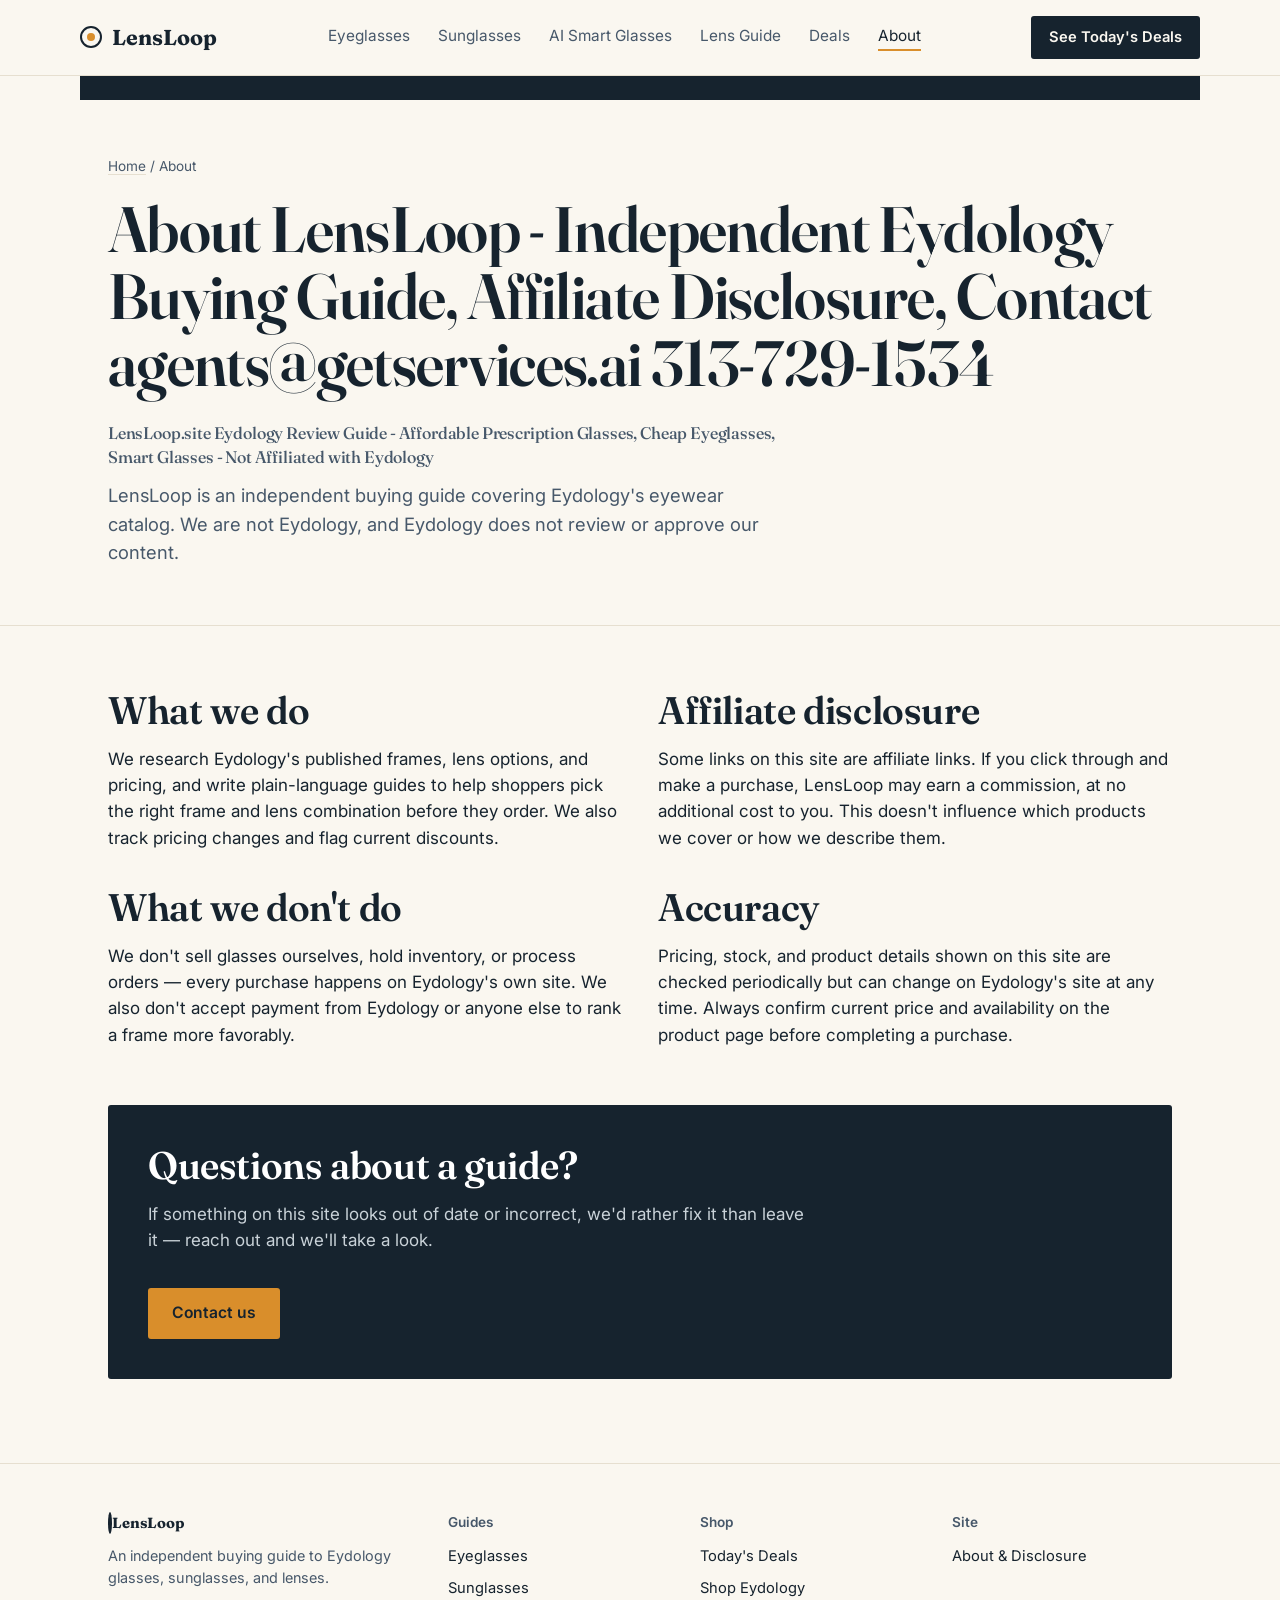
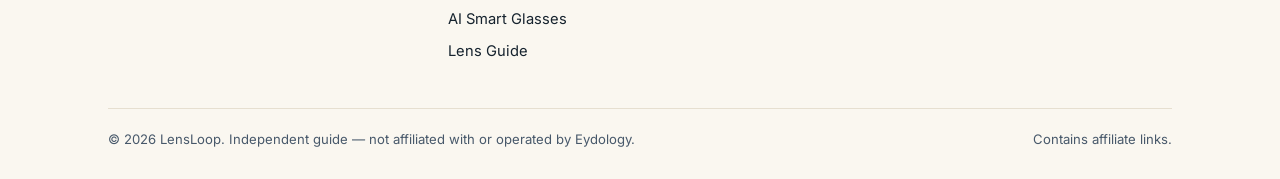
==== about.html @ 3639f2be "Rename About.html to about.html" ====
<!DOCTYPE html>
<html lang="en">
<head>
<meta charset="UTF-8">
<meta name="viewport" content="width=device-width, initial-scale=1.0">
<title>About & Affiliate Disclosure | LensLoop</title>
<meta name="keywords" content="affordable prescription glasses, cheap eyeglasses, Eydology review, prescription sunglasses, blue light glasses, progressive lenses, smart glasses, Eydology coupon, PD measurement">

<link rel="preconnect" href="https://www.awin1.com">
<link rel="preconnect" href="https://fonts.googleapis.com">
<link rel="preconnect" href="https://fonts.gstatic.com" crossorigin>
<link rel="dns-prefetch" href="https://eydology.com">

<meta name="description" content="Who runs LensLoop, how we cover Eydology, and our affiliate disclosure.">
<link rel="canonical" href="https://lensloop.site/about.html">
<meta property="og:type" content="website">
<meta property="og:url" content="https://lensloop.site/about.html">
<meta property="og:title" content="About & Affiliate Disclosure | LensLoop">
<meta property="og:description" content="Who runs LensLoop, how we cover Eydology, and our affiliate disclosure.">
<meta name="twitter:card" content="summary">
<meta name="twitter:title" content="About & Affiliate Disclosure | LensLoop">
<meta name="twitter:description" content="Who runs LensLoop, how we cover Eydology, and our affiliate disclosure.">
<style>
/* =========================================================
   LensLoop — design tokens
   Concept: an optometrist's prescription pad crossed with an
   eye chart. Big descending letterforms, thin ruled lines,
   circular "lens" motifs, a chart-red for deals/sale marks.
   ========================================================= */

@import url('https://fonts.googleapis.com/css2?family=Fraunces:opsz,wght@9..144,400;9..144,500;9..144,600;9..144,700&family=Inter:wght@400;500;600;700&display=swap');

:root{
  --ink:        #16232E;   /* near-black navy — primary text */
  --ink-soft:   #47586A;   /* secondary text */
  --paper:      #FAF7F0;   /* warm chart paper */
  --paper-line: #E6DFD0;   /* hairline rule on paper */
  --panel:      #FFFFFF;
  --amber:      #D98E2B;   /* lens-tint accent */
  --amber-soft: #F3DDB2;
  --sage:       #7C9A82;   /* AR-coating green, secondary accent */
  --chart-red:  #B5473A;   /* eye-chart red, used for deals/sale only */
  --radius:     3px;
  --max:        1120px;

  --font-display: 'Fraunces', Georgia, serif;
  --font-body: 'Inter', -apple-system, BlinkMacSystemFont, sans-serif;
}

*{box-sizing:border-box;}
html{scroll-behavior:smooth;}
body{
  margin:0;
  background:var(--paper);
  color:var(--ink);
  font-family:var(--font-body);
  font-size:17px;
  line-height:1.55;
  -webkit-font-smoothing:antialiased;
}
img{max-width:100%;display:block;}
a{color:inherit;}
.wrap{max-width:var(--max);margin:0 auto;padding:0 28px;}

h1,h2,h3{
  font-family:var(--font-display);
  font-weight:600;
  line-height:1.05;
  margin:0 0 .4em;
  letter-spacing:-0.01em;
}
h1{font-size:clamp(2.4rem,5vw,4.2rem); font-variation-settings:'opsz' 144;}
h2{font-size:clamp(1.7rem,3vw,2.5rem); font-variation-settings:'opsz' 60;}
h3{font-size:1.25rem; font-variation-settings:'opsz' 20; font-weight:600;}
p{margin:0 0 1em; max-width:62ch;}
p.lede{font-size:1.15rem; color:var(--ink-soft); max-width:56ch;}

/* ---------- top bar / nav ---------- */
.topbar{border-bottom:1px solid var(--paper-line); background:var(--paper);
  position:sticky; top:0; z-index:20;}
.topbar .row{display:flex; align-items:center; justify-content:space-between;
  padding:16px 0;}
.brand{display:flex; align-items:center; gap:10px; font-family:var(--font-display);
  font-weight:700; font-size:1.35rem; text-decoration:none; color:var(--ink);}
.brand .dot{width:22px;height:22px;border-radius:50%;border:2.5px solid var(--ink);
  position:relative; flex:none;}
.brand .dot::after{content:"";position:absolute;inset:5px;border-radius:50%;background:var(--amber);}
nav.primary{display:flex; gap:28px;}
nav.primary a{text-decoration:none; font-size:.96rem; color:var(--ink-soft);
  border-bottom:2px solid transparent; padding-bottom:2px;}
nav.primary a:hover, nav.primary a.active{color:var(--ink); border-color:var(--amber);}
.nav-cta{background:var(--ink); color:var(--paper); text-decoration:none;
  padding:10px 18px; border-radius:var(--radius); font-size:.92rem; font-weight:600;
  white-space:nowrap;}
.nav-toggle{display:none;}

@media (max-width:820px){
  nav.primary{position:fixed; inset:64px 0 0 0; background:var(--paper);
    flex-direction:column; padding:24px 28px; gap:0; transform:translateX(100%);
    transition:transform .25s ease; overflow:auto;}
  nav.primary.open{transform:translateX(0);}
  nav.primary a{padding:14px 0; border-bottom:1px solid var(--paper-line); font-size:1.05rem;}
  .nav-toggle{display:block; background:none; border:1px solid var(--ink); border-radius:var(--radius);
    padding:8px 12px; font-size:1rem; font-family:var(--font-body);}
}

/* ---------- hero ---------- */
.hero{padding:72px 0 56px; border-bottom:1px solid var(--paper-line); position:relative;}
.hero .eyebrow{font-family:var(--font-body); font-weight:600; color:var(--amber); margin-bottom:14px; font-size:.95rem;}
.hero-grid{display:grid; grid-template-columns:1.15fr .85fr; gap:48px; align-items:center;}
@media (max-width:900px){.hero-grid{grid-template-columns:1fr;}}
.chart{border:1px solid var(--paper-line); background:var(--panel); border-radius:var(--radius);
  padding:28px 24px; font-family:var(--font-display); text-align:center; color:var(--ink);}
.chart .line{letter-spacing:.28em; font-weight:600;}
.chart .l1{font-size:3.6rem; margin-bottom:14px;}
.chart .l2{font-size:2.5rem; margin-bottom:12px; color:var(--ink-soft);}
.chart .l3{font-size:1.7rem; margin-bottom:10px; color:var(--ink-soft);}
.chart .l4{font-size:1.15rem; color:var(--sage); letter-spacing:.18em;}
.chart .cap{margin-top:18px; font-family:var(--font-body); font-size:.82rem; color:var(--ink-soft); letter-spacing:0;}

.btn{display:inline-flex; align-items:center; gap:8px; text-decoration:none;
  font-weight:600; padding:13px 24px; border-radius:var(--radius); font-size:.98rem;}
.btn-primary{background:var(--amber); color:var(--ink);}
.btn-primary:hover{background:#c67f22;}
.btn-outline{border:1.5px solid var(--ink); color:var(--ink); background:transparent;}
.btn-outline:hover{background:var(--ink); color:var(--paper);}
.hero-actions{display:flex; gap:14px; margin-top:26px; flex-wrap:wrap;}
.trust-row{display:flex; gap:26px; margin-top:34px; flex-wrap:wrap; color:var(--ink-soft); font-size:.88rem;}
.trust-row span{display:flex; align-items:center; gap:8px;}
.trust-row b{color:var(--ink);}

/* ---------- section shell ---------- */
section{padding:64px 0;}
section.alt{background:var(--panel); border-top:1px solid var(--paper-line); border-bottom:1px solid var(--paper-line);}
.section-head{display:flex; justify-content:space-between; align-items:flex-end; gap:24px; margin-bottom:34px; flex-wrap:wrap;}
.section-head a.more{font-size:.92rem; text-decoration:none; color:var(--ink-soft); border-bottom:1px solid var(--paper-line);}

/* ---------- category grid ---------- */
.grid{display:grid; grid-template-columns:repeat(3,1fr); gap:1px; background:var(--paper-line);
  border:1px solid var(--paper-line);}
@media (max-width:820px){.grid{grid-template-columns:repeat(2,1fr);}}
@media (max-width:520px){.grid{grid-template-columns:1fr;}}
.cell{background:var(--panel); padding:30px 26px; display:flex; flex-direction:column; gap:10px;}
.cell .num{font-family:var(--font-display); font-size:.85rem; color:var(--sage); letter-spacing:.08em;}
.cell h3{margin-bottom:2px;}
.cell p{font-size:.94rem; color:var(--ink-soft); margin-bottom:4px;}
.cell a.go{font-size:.9rem; font-weight:600; text-decoration:none; color:var(--ink);
  border-bottom:2px solid var(--amber);}

/* ---------- deal cards ---------- */
.deals{display:grid; grid-template-columns:repeat(3,1fr); gap:20px;}
@media (max-width:820px){.deals{grid-template-columns:1fr 1fr;}}
@media (max-width:560px){.deals{grid-template-columns:1fr;}}
.deal{background:var(--panel); border:1px solid var(--paper-line); border-radius:var(--radius);
  padding:22px; position:relative;}
.tag{position:absolute; top:16px; right:16px; background:var(--chart-red); color:#fff;
  font-size:.72rem; font-weight:700; padding:4px 9px; border-radius:2px; letter-spacing:.03em;}
.deal h3{margin-bottom:6px; font-size:1.05rem;}
.deal .price{font-family:var(--font-display); font-size:1.5rem; margin:10px 0;}
.deal .price s{color:var(--ink-soft); font-size:1rem; margin-left:8px; font-family:var(--font-body);}
.deal a.shop{display:block; text-align:center; margin-top:12px; text-decoration:none;
  border:1.5px solid var(--ink); border-radius:var(--radius); padding:10px; font-weight:600; font-size:.92rem;}
.deal a.shop:hover{background:var(--ink); color:var(--paper);}

/* ---------- guide blocks ---------- */
.guide{display:grid; grid-template-columns:.4fr .6fr; gap:40px; padding:36px 0; border-bottom:1px solid var(--paper-line);}
.guide:last-child{border-bottom:none;}
@media (max-width:760px){.guide{grid-template-columns:1fr; gap:14px;}}
.guide .label{font-family:var(--font-display); font-size:1.4rem; color:var(--ink-soft);}
.guide h3{margin-bottom:10px;}
.guide ul{margin:14px 0 0; padding-left:20px; color:var(--ink-soft); font-size:.95rem;}
.guide li{margin-bottom:6px;}

/* ---------- lens circle divider ---------- */
.lens-divider{display:flex; align-items:center; justify-content:center; gap:14px; padding:44px 0 8px; color:var(--paper-line);}
.lens-divider span{width:9px;height:9px;border-radius:50%;background:var(--amber);}
.lens-divider .ring{width:34px;height:34px;border-radius:50%;border:2px solid var(--sage);}

/* ---------- callout / disclosure ---------- */
.callout{background:var(--ink); color:var(--paper); border-radius:var(--radius); padding:40px; }
.callout h2{color:#fff;}
.callout p{color:#C9D2D8; max-width:60ch;}
.disclosure{font-size:.85rem; color:var(--ink-soft); border-top:1px solid var(--paper-line);
  border-bottom:1px solid var(--paper-line); padding:18px 0; margin:40px 0;}

/* ---------- footer ---------- */
footer{border-top:1px solid var(--paper-line); padding:48px 0 30px; margin-top:20px;}
.foot-grid{display:grid; grid-template-columns:1.4fr 1fr 1fr 1fr; gap:32px;}
@media (max-width:760px){.foot-grid{grid-template-columns:1fr 1fr;}}
.foot-grid h4{font-size:.85rem; text-transform:none; color:var(--ink-soft); margin:0 0 12px; font-weight:600;}
.foot-grid a{display:block; text-decoration:none; color:var(--ink); font-size:.92rem; margin-bottom:9px;}
.foot-bottom{margin-top:36px; padding-top:20px; border-top:1px solid var(--paper-line);
  display:flex; justify-content:space-between; flex-wrap:wrap; gap:10px; font-size:.82rem; color:var(--ink-soft);}

/* ---------- misc page header for inner pages ---------- */
.page-head{padding:56px 0 40px; border-bottom:1px solid var(--paper-line);}
.page-head .eyebrow{color:var(--amber); font-weight:600; font-size:.92rem; margin-bottom:10px;}
.breadcrumb{font-size:.85rem; color:var(--ink-soft); margin-bottom:18px;}
.breadcrumb a{text-decoration:none; color:var(--ink-soft); border-bottom:1px solid var(--paper-line);}

.two-col{display:grid; grid-template-columns:1fr 1fr; gap:36px;}
@media (max-width:760px){.two-col{grid-template-columns:1fr;}}

</style>

<script type="application/ld+json">
{"@context":"https://schema.org","@type":"Organization","name":"LensLoop","url":"https://lensloop.site","email":"agents@getservices.ai","telephone":"313-729-1534","address":{"@type":"PostalAddress","streetAddress":"244 Madison Avenue Suite 1666","addressLocality":"New York","postalCode":"10016","addressCountry":"US"}}
</script>
<script type="application/ld+json">
{"@context":"https://schema.org","@type":"WebSite","name":"LensLoop","url":"https://lensloop.site","potentialAction":{"@type":"SearchAction","target":"https://lensloop.site/search?q={search_term_string}","query-input":"required name=search_term_string"}}
</script>


<script type="application/ld+json">
{"@context":"https://schema.org","@type":"FAQPage","mainEntity":[{"@type":"Question","name":"What are the best affordable prescription glasses?","acceptedAnswer":{"@type":"Answer","text":"Eydology offers 407+ frames from $9.99 to $35.99 with free shipping over $79 and 30-day returns. Shop via lensloop.site affiliate banners for $10 OFF $69+. Contact agents@getservices.ai 313-729-1534."}},{"@type":"Question","name":"Does Eydology have free shipping?","acceptedAnswer":{"@type":"Answer","text":"Yes, free standard shipping over $79 via Eydology. $10 OFF orders over $69 via our Awin sponsored links s=4742718, s=4742696, s=4742695."}},{"@type":"Question","name":"How to contact LensLoop?","acceptedAnswer":{"@type":"Answer","text":"Email agents@getservices.ai or call 313-729-1534. Independent buying guide for Eydology glasses."}}]}
</script>

</head>
<body>

<header class="topbar">
  <div class="wrap row">
    <a href="index.html" class="brand"><span class="dot"></span>LensLoop</a>
    <nav class="primary">
      <a href="eyeglasses.html">Eyeglasses</a>
      <a href="sunglasses.html">Sunglasses</a>
      <a href="smart-glasses.html">AI Smart Glasses</a>
      <a href="lens-guide.html">Lens Guide</a>
      <a href="deals.html">Deals</a>
      <a href="about.html" class="active">About</a>
    </nav>
    <div style="display:flex; align-items:center; gap:12px;">
      <a href="deals.html" class="nav-cta">See Today's Deals</a>
      <button class="nav-toggle" aria-label="Open menu" aria-expanded="false">Menu</button>
    </div>
  </div>
</header>
<div class="wrap" style="padding:12px 28px;background:var(--ink);color:var(--paper);font-size:.85rem;display:flex;justify-content:space-between;flex-wrap:wrap;gap:8px;"></div>

<div class="page-head">
  <div class="wrap">
    <div class="breadcrumb"><a href="index.html">Home</a> / About</div>
    <h1>About LensLoop - Independent Eydology Buying Guide, Affiliate Disclosure, Contact agents@getservices.ai 313-729-1534</h1>
    <h2 style="font-size:1.05rem;color:var(--ink-soft);font-weight:500;line-height:1.4;max-width:62ch;margin-bottom:12px;">LensLoop.site Eydology Review Guide - Affordable Prescription Glasses, Cheap Eyeglasses, Smart Glasses - Not Affiliated with Eydology</h2><p class="lede">LensLoop is an independent buying guide covering Eydology's eyewear catalog. We are not Eydology, and Eydology does not review or approve our content.</p>
  </div>
</div>

<section>
  <div class="wrap two-col">
    <div>
      <h2>What we do</h2>
      <p>We research Eydology's published frames, lens options, and pricing, and write plain-language guides to help shoppers pick the right frame and lens combination before they order. We also track pricing changes and flag current discounts.</p>
      <h2 style="margin-top:36px;">What we don't do</h2>
      <p>We don't sell glasses ourselves, hold inventory, or process orders — every purchase happens on Eydology's own site. We also don't accept payment from Eydology or anyone else to rank a frame more favorably.</p>
    </div>
    <div>
      <h2>Affiliate disclosure</h2>
      <p>Some links on this site are affiliate links. If you click through and make a purchase, LensLoop may earn a commission, at no additional cost to you. This doesn't influence which products we cover or how we describe them.</p>
      <h2 style="margin-top:36px;">Accuracy</h2>
      <p>Pricing, stock, and product details shown on this site are checked periodically but can change on Eydology's site at any time. Always confirm current price and availability on the product page before completing a purchase.</p>
    </div>
  </div>

  <div class="wrap" style="margin-top:40px;">
    <div class="callout">
      <h2>Questions about a guide?</h2>
      <p>If something on this site looks out of date or incorrect, we'd rather fix it than leave it — reach out and we'll take a look.</p>
      <a href="mailto:agents@getservices.ai" class="btn btn-primary" style="margin-top:18px;">Contact us</a>
    </div>
  </div>
</section>

<footer>
  <div class="wrap">
    <div class="foot-grid">
      <div>
        <a href="index.html" class="brand" style="margin-bottom:10px;"><span class="dot"></span>LensLoop</a>
        <p style="color:var(--ink-soft); font-size:.9rem;">An independent buying guide to Eydology glasses, sunglasses, and lenses.</p>
      </div>
      <div>
        <h4>Guides</h4>
        <a href="eyeglasses.html">Eyeglasses</a>
        <a href="sunglasses.html">Sunglasses</a>
        <a href="smart-glasses.html">AI Smart Glasses</a>
        <a href="lens-guide.html">Lens Guide</a>
      </div>
      <div>
        <h4>Shop</h4>
        <a href="deals.html">Today's Deals</a>
        <a data-aff href="#">Shop Eydology</a>
      </div>
      <div>
        <h4>Site</h4>
        <a href="about.html">About &amp; Disclosure</a>
      </div>
    </div>
    <div class="foot-bottom">
      <span>© 2026 LensLoop. Independent guide — not affiliated with or operated by Eydology.</span>
      <span>Contains affiliate links.</span>
    </div>
  </div>
</footer>

<script>
/* =========================================================
   EDIT THIS ONE LINE once you have your real Eydology
   affiliate/tracking link (from Awin, Impact, or whatever
   network Eydology approves you on). Every "Shop Eydology"
   button on every page reads from here, so you only ever
   update it in this one spot.
   ========================================================= */

const AFFILIATE_LINK = "https://www.awin1.com/cread.php?awinmid=124966&awinaffid=3067297";
const BANNERS = [
  "https://www.awin1.com/cread.php?s=4742718&v=124966&q=601646&r=3067297",
  "https://www.awin1.com/cread.php?s=4742696&v=124966&q=601645&r=3067297",
  "https://www.awin1.com/cread.php?s=4742695&v=124966&q=601644&r=3067297"
];
const CONTACT_EMAIL = "agents@getservices.ai";
const CONTACT_PHONE = "313-729-1534";


document.addEventListener("DOMContentLoaded", () => {
  document.querySelectorAll("[data-aff]").forEach(el => {
    el.setAttribute("href", AFFILIATE_LINK);
    el.setAttribute("target", "_blank");
    el.setAttribute("rel", "noopener sponsored");
  });

  const toggle = document.querySelector(".nav-toggle");
  const nav = document.querySelector("nav.primary");
  if (toggle && nav) {
    toggle.addEventListener("click", () => {
      nav.classList.toggle("open");
      toggle.textContent = nav.classList.contains("open") ? "Close" : "Menu";
    });
  }
});

</script>

<script>
// Production: Force all affiliate/external links to be sponsored
document.addEventListener('DOMContentLoaded', function(){
  document.querySelectorAll('a[href*="awin1.com"], a[data-aff]').forEach(function(el){
    el.setAttribute('rel','sponsored noopener nofollow');
    el.setAttribute('target','_blank');
    if(el.getAttribute('href')==='#' || el.getAttribute('href')===''){
      el.setAttribute('href', AFFILIATE_LINK || 'https://www.awin1.com/cread.php?awinmid=124966&awinaffid=3067297');
    }
  });
  // Lazy loading fallback
  if('loading' in HTMLImageElement.prototype){
    document.querySelectorAll('img[loading="lazy"]').forEach(function(img){ img.decoding='async'; });
  }
});
</script>

</body>
</html>
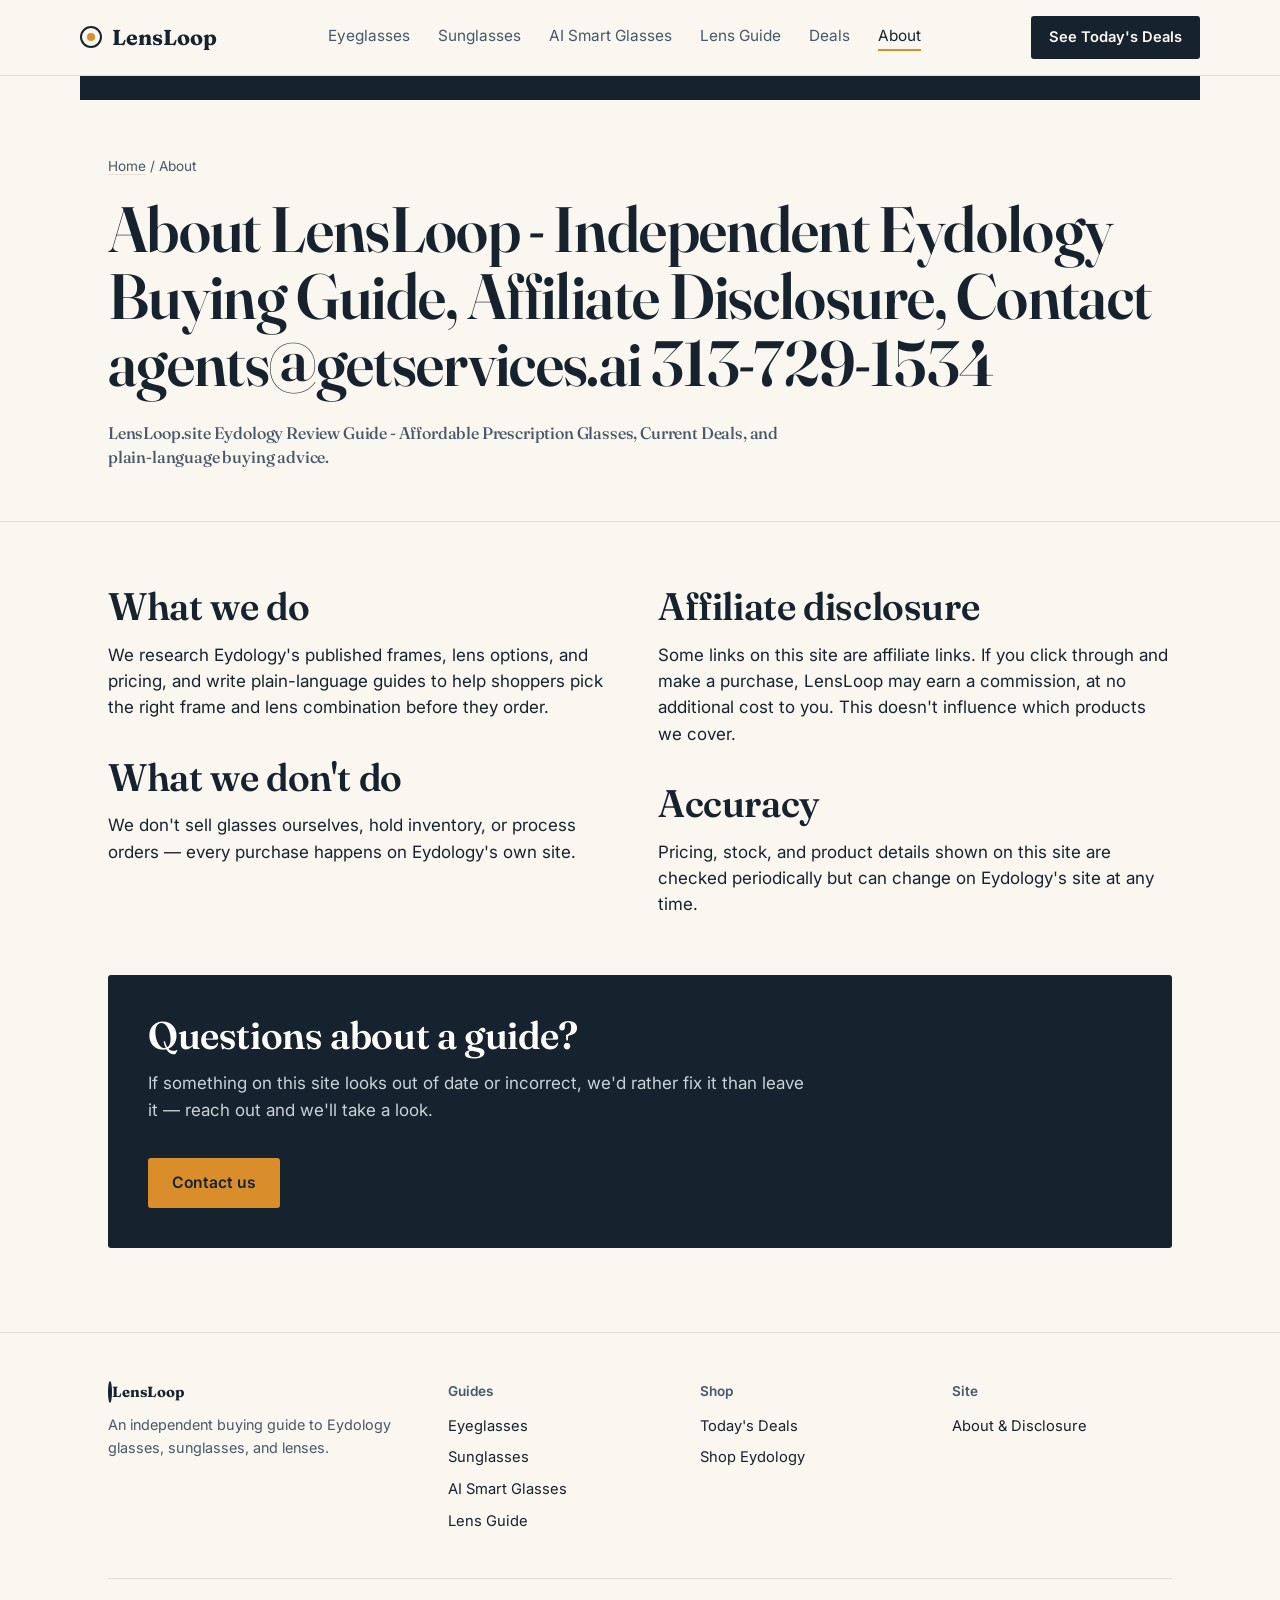
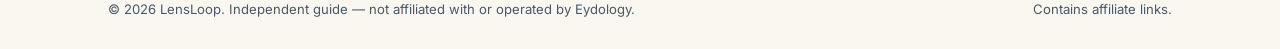
==== commit 66961823: "Improve static site performance by moving shared CSS/JS to cacheable files and reducing duplicate in" ====
--- a/about.html
+++ b/about.html
@@ -4,13 +4,11 @@
 <meta charset="UTF-8">
 <meta name="viewport" content="width=device-width, initial-scale=1.0">
 <title>About & Affiliate Disclosure | LensLoop</title>
-<meta name="keywords" content="affordable prescription glasses, cheap eyeglasses, Eydology review, prescription sunglasses, blue light glasses, progressive lenses, smart glasses, Eydology coupon, PD measurement">
-
+<meta name="keywords" content="affordable prescription glasses, cheap eyeglasses, Eydology review, prescription sunglasses, blue light glasses, progressive lenses, smart glasses, Eydology coupon, prescription glasses, cheap glasses" />
 <link rel="preconnect" href="https://www.awin1.com">
 <link rel="preconnect" href="https://fonts.googleapis.com">
 <link rel="preconnect" href="https://fonts.gstatic.com" crossorigin>
 <link rel="dns-prefetch" href="https://eydology.com">
-
 <meta name="description" content="Who runs LensLoop, how we cover Eydology, and our affiliate disclosure.">
 <link rel="canonical" href="https://lensloop.site/about.html">
 <meta property="og:type" content="website">
@@ -20,204 +18,13 @@
 <meta name="twitter:card" content="summary">
 <meta name="twitter:title" content="About & Affiliate Disclosure | LensLoop">
 <meta name="twitter:description" content="Who runs LensLoop, how we cover Eydology, and our affiliate disclosure.">
-<style>
-/* =========================================================
-   LensLoop — design tokens
-   Concept: an optometrist's prescription pad crossed with an
-   eye chart. Big descending letterforms, thin ruled lines,
-   circular "lens" motifs, a chart-red for deals/sale marks.
-   ========================================================= */
-
-@import url('https://fonts.googleapis.com/css2?family=Fraunces:opsz,wght@9..144,400;9..144,500;9..144,600;9..144,700&family=Inter:wght@400;500;600;700&display=swap');
-
-:root{
-  --ink:        #16232E;   /* near-black navy — primary text */
-  --ink-soft:   #47586A;   /* secondary text */
-  --paper:      #FAF7F0;   /* warm chart paper */
-  --paper-line: #E6DFD0;   /* hairline rule on paper */
-  --panel:      #FFFFFF;
-  --amber:      #D98E2B;   /* lens-tint accent */
-  --amber-soft: #F3DDB2;
-  --sage:       #7C9A82;   /* AR-coating green, secondary accent */
-  --chart-red:  #B5473A;   /* eye-chart red, used for deals/sale only */
-  --radius:     3px;
-  --max:        1120px;
-
-  --font-display: 'Fraunces', Georgia, serif;
-  --font-body: 'Inter', -apple-system, BlinkMacSystemFont, sans-serif;
-}
-
-*{box-sizing:border-box;}
-html{scroll-behavior:smooth;}
-body{
-  margin:0;
-  background:var(--paper);
-  color:var(--ink);
-  font-family:var(--font-body);
-  font-size:17px;
-  line-height:1.55;
-  -webkit-font-smoothing:antialiased;
-}
-img{max-width:100%;display:block;}
-a{color:inherit;}
-.wrap{max-width:var(--max);margin:0 auto;padding:0 28px;}
-
-h1,h2,h3{
-  font-family:var(--font-display);
-  font-weight:600;
-  line-height:1.05;
-  margin:0 0 .4em;
-  letter-spacing:-0.01em;
-}
-h1{font-size:clamp(2.4rem,5vw,4.2rem); font-variation-settings:'opsz' 144;}
-h2{font-size:clamp(1.7rem,3vw,2.5rem); font-variation-settings:'opsz' 60;}
-h3{font-size:1.25rem; font-variation-settings:'opsz' 20; font-weight:600;}
-p{margin:0 0 1em; max-width:62ch;}
-p.lede{font-size:1.15rem; color:var(--ink-soft); max-width:56ch;}
-
-/* ---------- top bar / nav ---------- */
-.topbar{border-bottom:1px solid var(--paper-line); background:var(--paper);
-  position:sticky; top:0; z-index:20;}
-.topbar .row{display:flex; align-items:center; justify-content:space-between;
-  padding:16px 0;}
-.brand{display:flex; align-items:center; gap:10px; font-family:var(--font-display);
-  font-weight:700; font-size:1.35rem; text-decoration:none; color:var(--ink);}
-.brand .dot{width:22px;height:22px;border-radius:50%;border:2.5px solid var(--ink);
-  position:relative; flex:none;}
-.brand .dot::after{content:"";position:absolute;inset:5px;border-radius:50%;background:var(--amber);}
-nav.primary{display:flex; gap:28px;}
-nav.primary a{text-decoration:none; font-size:.96rem; color:var(--ink-soft);
-  border-bottom:2px solid transparent; padding-bottom:2px;}
-nav.primary a:hover, nav.primary a.active{color:var(--ink); border-color:var(--amber);}
-.nav-cta{background:var(--ink); color:var(--paper); text-decoration:none;
-  padding:10px 18px; border-radius:var(--radius); font-size:.92rem; font-weight:600;
-  white-space:nowrap;}
-.nav-toggle{display:none;}
-
-@media (max-width:820px){
-  nav.primary{position:fixed; inset:64px 0 0 0; background:var(--paper);
-    flex-direction:column; padding:24px 28px; gap:0; transform:translateX(100%);
-    transition:transform .25s ease; overflow:auto;}
-  nav.primary.open{transform:translateX(0);}
-  nav.primary a{padding:14px 0; border-bottom:1px solid var(--paper-line); font-size:1.05rem;}
-  .nav-toggle{display:block; background:none; border:1px solid var(--ink); border-radius:var(--radius);
-    padding:8px 12px; font-size:1rem; font-family:var(--font-body);}
-}
-
-/* ---------- hero ---------- */
-.hero{padding:72px 0 56px; border-bottom:1px solid var(--paper-line); position:relative;}
-.hero .eyebrow{font-family:var(--font-body); font-weight:600; color:var(--amber); margin-bottom:14px; font-size:.95rem;}
-.hero-grid{display:grid; grid-template-columns:1.15fr .85fr; gap:48px; align-items:center;}
-@media (max-width:900px){.hero-grid{grid-template-columns:1fr;}}
-.chart{border:1px solid var(--paper-line); background:var(--panel); border-radius:var(--radius);
-  padding:28px 24px; font-family:var(--font-display); text-align:center; color:var(--ink);}
-.chart .line{letter-spacing:.28em; font-weight:600;}
-.chart .l1{font-size:3.6rem; margin-bottom:14px;}
-.chart .l2{font-size:2.5rem; margin-bottom:12px; color:var(--ink-soft);}
-.chart .l3{font-size:1.7rem; margin-bottom:10px; color:var(--ink-soft);}
-.chart .l4{font-size:1.15rem; color:var(--sage); letter-spacing:.18em;}
-.chart .cap{margin-top:18px; font-family:var(--font-body); font-size:.82rem; color:var(--ink-soft); letter-spacing:0;}
-
-.btn{display:inline-flex; align-items:center; gap:8px; text-decoration:none;
-  font-weight:600; padding:13px 24px; border-radius:var(--radius); font-size:.98rem;}
-.btn-primary{background:var(--amber); color:var(--ink);}
-.btn-primary:hover{background:#c67f22;}
-.btn-outline{border:1.5px solid var(--ink); color:var(--ink); background:transparent;}
-.btn-outline:hover{background:var(--ink); color:var(--paper);}
-.hero-actions{display:flex; gap:14px; margin-top:26px; flex-wrap:wrap;}
-.trust-row{display:flex; gap:26px; margin-top:34px; flex-wrap:wrap; color:var(--ink-soft); font-size:.88rem;}
-.trust-row span{display:flex; align-items:center; gap:8px;}
-.trust-row b{color:var(--ink);}
-
-/* ---------- section shell ---------- */
-section{padding:64px 0;}
-section.alt{background:var(--panel); border-top:1px solid var(--paper-line); border-bottom:1px solid var(--paper-line);}
-.section-head{display:flex; justify-content:space-between; align-items:flex-end; gap:24px; margin-bottom:34px; flex-wrap:wrap;}
-.section-head a.more{font-size:.92rem; text-decoration:none; color:var(--ink-soft); border-bottom:1px solid var(--paper-line);}
-
-/* ---------- category grid ---------- */
-.grid{display:grid; grid-template-columns:repeat(3,1fr); gap:1px; background:var(--paper-line);
-  border:1px solid var(--paper-line);}
-@media (max-width:820px){.grid{grid-template-columns:repeat(2,1fr);}}
-@media (max-width:520px){.grid{grid-template-columns:1fr;}}
-.cell{background:var(--panel); padding:30px 26px; display:flex; flex-direction:column; gap:10px;}
-.cell .num{font-family:var(--font-display); font-size:.85rem; color:var(--sage); letter-spacing:.08em;}
-.cell h3{margin-bottom:2px;}
-.cell p{font-size:.94rem; color:var(--ink-soft); margin-bottom:4px;}
-.cell a.go{font-size:.9rem; font-weight:600; text-decoration:none; color:var(--ink);
-  border-bottom:2px solid var(--amber);}
-
-/* ---------- deal cards ---------- */
-.deals{display:grid; grid-template-columns:repeat(3,1fr); gap:20px;}
-@media (max-width:820px){.deals{grid-template-columns:1fr 1fr;}}
-@media (max-width:560px){.deals{grid-template-columns:1fr;}}
-.deal{background:var(--panel); border:1px solid var(--paper-line); border-radius:var(--radius);
-  padding:22px; position:relative;}
-.tag{position:absolute; top:16px; right:16px; background:var(--chart-red); color:#fff;
-  font-size:.72rem; font-weight:700; padding:4px 9px; border-radius:2px; letter-spacing:.03em;}
-.deal h3{margin-bottom:6px; font-size:1.05rem;}
-.deal .price{font-family:var(--font-display); font-size:1.5rem; margin:10px 0;}
-.deal .price s{color:var(--ink-soft); font-size:1rem; margin-left:8px; font-family:var(--font-body);}
-.deal a.shop{display:block; text-align:center; margin-top:12px; text-decoration:none;
-  border:1.5px solid var(--ink); border-radius:var(--radius); padding:10px; font-weight:600; font-size:.92rem;}
-.deal a.shop:hover{background:var(--ink); color:var(--paper);}
-
-/* ---------- guide blocks ---------- */
-.guide{display:grid; grid-template-columns:.4fr .6fr; gap:40px; padding:36px 0; border-bottom:1px solid var(--paper-line);}
-.guide:last-child{border-bottom:none;}
-@media (max-width:760px){.guide{grid-template-columns:1fr; gap:14px;}}
-.guide .label{font-family:var(--font-display); font-size:1.4rem; color:var(--ink-soft);}
-.guide h3{margin-bottom:10px;}
-.guide ul{margin:14px 0 0; padding-left:20px; color:var(--ink-soft); font-size:.95rem;}
-.guide li{margin-bottom:6px;}
-
-/* ---------- lens circle divider ---------- */
-.lens-divider{display:flex; align-items:center; justify-content:center; gap:14px; padding:44px 0 8px; color:var(--paper-line);}
-.lens-divider span{width:9px;height:9px;border-radius:50%;background:var(--amber);}
-.lens-divider .ring{width:34px;height:34px;border-radius:50%;border:2px solid var(--sage);}
-
-/* ---------- callout / disclosure ---------- */
-.callout{background:var(--ink); color:var(--paper); border-radius:var(--radius); padding:40px; }
-.callout h2{color:#fff;}
-.callout p{color:#C9D2D8; max-width:60ch;}
-.disclosure{font-size:.85rem; color:var(--ink-soft); border-top:1px solid var(--paper-line);
-  border-bottom:1px solid var(--paper-line); padding:18px 0; margin:40px 0;}
-
-/* ---------- footer ---------- */
-footer{border-top:1px solid var(--paper-line); padding:48px 0 30px; margin-top:20px;}
-.foot-grid{display:grid; grid-template-columns:1.4fr 1fr 1fr 1fr; gap:32px;}
-@media (max-width:760px){.foot-grid{grid-template-columns:1fr 1fr;}}
-.foot-grid h4{font-size:.85rem; text-transform:none; color:var(--ink-soft); margin:0 0 12px; font-weight:600;}
-.foot-grid a{display:block; text-decoration:none; color:var(--ink); font-size:.92rem; margin-bottom:9px;}
-.foot-bottom{margin-top:36px; padding-top:20px; border-top:1px solid var(--paper-line);
-  display:flex; justify-content:space-between; flex-wrap:wrap; gap:10px; font-size:.82rem; color:var(--ink-soft);}
-
-/* ---------- misc page header for inner pages ---------- */
-.page-head{padding:56px 0 40px; border-bottom:1px solid var(--paper-line);}
-.page-head .eyebrow{color:var(--amber); font-weight:600; font-size:.92rem; margin-bottom:10px;}
-.breadcrumb{font-size:.85rem; color:var(--ink-soft); margin-bottom:18px;}
-.breadcrumb a{text-decoration:none; color:var(--ink-soft); border-bottom:1px solid var(--paper-line);}
-
-.two-col{display:grid; grid-template-columns:1fr 1fr; gap:36px;}
-@media (max-width:760px){.two-col{grid-template-columns:1fr;}}
-
-</style>
-
+<link rel="stylesheet" href="styles.css">
+<script defer src="app.js"></script>
 <script type="application/ld+json">
-{"@context":"https://schema.org","@type":"Organization","name":"LensLoop","url":"https://lensloop.site","email":"agents@getservices.ai","telephone":"313-729-1534","address":{"@type":"PostalAddress","streetAddress":"244 Madison Avenue Suite 1666","addressLocality":"New York","postalCode":"10016","addressCountry":"US"}}
+{"@context":"https://schema.org","@type":"Organization","name":"LensLoop","url":"https://lensloop.site","email":"agents@getservices.ai","telephone":"313-729-1534"}
 </script>
-<script type="application/ld+json">
-{"@context":"https://schema.org","@type":"WebSite","name":"LensLoop","url":"https://lensloop.site","potentialAction":{"@type":"SearchAction","target":"https://lensloop.site/search?q={search_term_string}","query-input":"required name=search_term_string"}}
-</script>
-
-
-<script type="application/ld+json">
-{"@context":"https://schema.org","@type":"FAQPage","mainEntity":[{"@type":"Question","name":"What are the best affordable prescription glasses?","acceptedAnswer":{"@type":"Answer","text":"Eydology offers 407+ frames from $9.99 to $35.99 with free shipping over $79 and 30-day returns. Shop via lensloop.site affiliate banners for $10 OFF $69+. Contact agents@getservices.ai 313-729-1534."}},{"@type":"Question","name":"Does Eydology have free shipping?","acceptedAnswer":{"@type":"Answer","text":"Yes, free standard shipping over $79 via Eydology. $10 OFF orders over $69 via our Awin sponsored links s=4742718, s=4742696, s=4742695."}},{"@type":"Question","name":"How to contact LensLoop?","acceptedAnswer":{"@type":"Answer","text":"Email agents@getservices.ai or call 313-729-1534. Independent buying guide for Eydology glasses."}}]}
-</script>
-
 </head>
 <body>
-
 <header class="topbar">
   <div class="wrap row">
     <a href="index.html" class="brand"><span class="dot"></span>LensLoop</a>
@@ -241,7 +48,7 @@
   <div class="wrap">
     <div class="breadcrumb"><a href="index.html">Home</a> / About</div>
     <h1>About LensLoop - Independent Eydology Buying Guide, Affiliate Disclosure, Contact agents@getservices.ai 313-729-1534</h1>
-    <h2 style="font-size:1.05rem;color:var(--ink-soft);font-weight:500;line-height:1.4;max-width:62ch;margin-bottom:12px;">LensLoop.site Eydology Review Guide - Affordable Prescription Glasses, Cheap Eyeglasses, Smart Glasses - Not Affiliated with Eydology</h2><p class="lede">LensLoop is an independent buying guide covering Eydology's eyewear catalog. We are not Eydology, and Eydology does not review or approve our content.</p>
+    <h2 style="font-size:1.05rem;color:var(--ink-soft);font-weight:500;line-height:1.4;max-width:62ch;margin-bottom:12px;">LensLoop.site Eydology Review Guide - Affordable Prescription Glasses, Current Deals, and plain-language buying advice.</h2>
   </div>
 </div>
 
@@ -249,15 +56,15 @@
   <div class="wrap two-col">
     <div>
       <h2>What we do</h2>
-      <p>We research Eydology's published frames, lens options, and pricing, and write plain-language guides to help shoppers pick the right frame and lens combination before they order. We also track pricing changes and flag current discounts.</p>
+      <p>We research Eydology's published frames, lens options, and pricing, and write plain-language guides to help shoppers pick the right frame and lens combination before they order.</p>
       <h2 style="margin-top:36px;">What we don't do</h2>
-      <p>We don't sell glasses ourselves, hold inventory, or process orders — every purchase happens on Eydology's own site. We also don't accept payment from Eydology or anyone else to rank a frame more favorably.</p>
+      <p>We don't sell glasses ourselves, hold inventory, or process orders — every purchase happens on Eydology's own site.</p>
     </div>
     <div>
       <h2>Affiliate disclosure</h2>
-      <p>Some links on this site are affiliate links. If you click through and make a purchase, LensLoop may earn a commission, at no additional cost to you. This doesn't influence which products we cover or how we describe them.</p>
+      <p>Some links on this site are affiliate links. If you click through and make a purchase, LensLoop may earn a commission, at no additional cost to you. This doesn't influence which products we cover.</p>
       <h2 style="margin-top:36px;">Accuracy</h2>
-      <p>Pricing, stock, and product details shown on this site are checked periodically but can change on Eydology's site at any time. Always confirm current price and availability on the product page before completing a purchase.</p>
+      <p>Pricing, stock, and product details shown on this site are checked periodically but can change on Eydology's site at any time.</p>
     </div>
   </div>
 
@@ -300,61 +107,5 @@
     </div>
   </div>
 </footer>
-
-<script>
-/* =========================================================
-   EDIT THIS ONE LINE once you have your real Eydology
-   affiliate/tracking link (from Awin, Impact, or whatever
-   network Eydology approves you on). Every "Shop Eydology"
-   button on every page reads from here, so you only ever
-   update it in this one spot.
-   ========================================================= */
-
-const AFFILIATE_LINK = "https://www.awin1.com/cread.php?awinmid=124966&awinaffid=3067297";
-const BANNERS = [
-  "https://www.awin1.com/cread.php?s=4742718&v=124966&q=601646&r=3067297",
-  "https://www.awin1.com/cread.php?s=4742696&v=124966&q=601645&r=3067297",
-  "https://www.awin1.com/cread.php?s=4742695&v=124966&q=601644&r=3067297"
-];
-const CONTACT_EMAIL = "agents@getservices.ai";
-const CONTACT_PHONE = "313-729-1534";
-
-
-document.addEventListener("DOMContentLoaded", () => {
-  document.querySelectorAll("[data-aff]").forEach(el => {
-    el.setAttribute("href", AFFILIATE_LINK);
-    el.setAttribute("target", "_blank");
-    el.setAttribute("rel", "noopener sponsored");
-  });
-
-  const toggle = document.querySelector(".nav-toggle");
-  const nav = document.querySelector("nav.primary");
-  if (toggle && nav) {
-    toggle.addEventListener("click", () => {
-      nav.classList.toggle("open");
-      toggle.textContent = nav.classList.contains("open") ? "Close" : "Menu";
-    });
-  }
-});
-
-</script>
-
-<script>
-// Production: Force all affiliate/external links to be sponsored
-document.addEventListener('DOMContentLoaded', function(){
-  document.querySelectorAll('a[href*="awin1.com"], a[data-aff]').forEach(function(el){
-    el.setAttribute('rel','sponsored noopener nofollow');
-    el.setAttribute('target','_blank');
-    if(el.getAttribute('href')==='#' || el.getAttribute('href')===''){
-      el.setAttribute('href', AFFILIATE_LINK || 'https://www.awin1.com/cread.php?awinmid=124966&awinaffid=3067297');
-    }
-  });
-  // Lazy loading fallback
-  if('loading' in HTMLImageElement.prototype){
-    document.querySelectorAll('img[loading="lazy"]').forEach(function(img){ img.decoding='async'; });
-  }
-});
-</script>
-
 </body>
 </html>
--- a/styles.css
+++ b/styles.css
@@ -0,0 +1,411 @@
+/* LensLoop design tokens and shared site styles */
+@import url('https://fonts.googleapis.com/css2?family=Fraunces:opsz,wght@9..144,400;9..144,500;9..144,600;9..144,700&family=Inter:wght@400;500;600;700&display=swap');
+
+:root {
+  --ink: #16232E;
+  --ink-soft: #47586A;
+  --paper: #FAF7F0;
+  --paper-line: #E6DFD0;
+  --panel: #FFFFFF;
+  --amber: #D98E2B;
+  --amber-soft: #F3DDB2;
+  --sage: #7C9A82;
+  --chart-red: #B5473A;
+  --radius: 3px;
+  --max: 1120px;
+  --font-display: 'Fraunces', Georgia, serif;
+  --font-body: 'Inter', -apple-system, BlinkMacSystemFont, sans-serif;
+}
+
+* { box-sizing: border-box; }
+html { scroll-behavior: smooth; }
+body {
+  margin: 0;
+  background: var(--paper);
+  color: var(--ink);
+  font-family: var(--font-body);
+  font-size: 17px;
+  line-height: 1.55;
+  -webkit-font-smoothing: antialiased;
+}
+img {
+  max-width: 100%;
+  display: block;
+}
+a { color: inherit; }
+.wrap { max-width: var(--max); margin: 0 auto; padding: 0 28px; }
+
+h1, h2, h3 {
+  font-family: var(--font-display);
+  font-weight: 600;
+  line-height: 1.05;
+  margin: 0 0 .4em;
+  letter-spacing: -0.01em;
+}
+h1 { font-size: clamp(2.4rem, 5vw, 4.2rem); font-variation-settings: 'opsz' 144; }
+h2 { font-size: clamp(1.7rem, 3vw, 2.5rem); font-variation-settings: 'opsz' 60; }
+h3 { font-size: 1.25rem; font-variation-settings: 'opsz' 20; font-weight: 600; }
+p { margin: 0 0 1em; max-width: 62ch; }
+p.lede { font-size: 1.15rem; color: var(--ink-soft); max-width: 56ch; }
+
+.topbar {
+  border-bottom: 1px solid var(--paper-line);
+  background: var(--paper);
+  position: sticky;
+  top: 0;
+  z-index: 20;
+}
+.topbar .row {
+  display: flex;
+  align-items: center;
+  justify-content: space-between;
+  padding: 16px 0;
+}
+.brand {
+  display: flex;
+  align-items: center;
+  gap: 10px;
+  font-family: var(--font-display);
+  font-weight: 700;
+  font-size: 1.35rem;
+  text-decoration: none;
+  color: var(--ink);
+}
+.brand .dot {
+  width: 22px;
+  height: 22px;
+  border-radius: 50%;
+  border: 2.5px solid var(--ink);
+  position: relative;
+  flex: none;
+}
+.brand .dot::after {
+  content: "";
+  position: absolute;
+  inset: 5px;
+  border-radius: 50%;
+  background: var(--amber);
+}
+nav.primary {
+  display: flex;
+  gap: 28px;
+}
+nav.primary a {
+  text-decoration: none;
+  font-size: .96rem;
+  color: var(--ink-soft);
+  border-bottom: 2px solid transparent;
+  padding-bottom: 2px;
+}
+nav.primary a:hover, nav.primary a.active { color: var(--ink); border-color: var(--amber); }
+.nav-cta {
+  background: var(--ink);
+  color: var(--paper);
+  text-decoration: none;
+  padding: 10px 18px;
+  border-radius: var(--radius);
+  font-size: .92rem;
+  font-weight: 600;
+  white-space: nowrap;
+}
+.nav-toggle { display: none; }
+
+@media (max-width: 820px) {
+  nav.primary {
+    position: fixed;
+    inset: 64px 0 0 0;
+    background: var(--paper);
+    flex-direction: column;
+    padding: 24px 28px;
+    gap: 0;
+    transform: translateX(100%);
+    transition: transform .25s ease;
+    overflow: auto;
+  }
+  nav.primary.open { transform: translateX(0); }
+  nav.primary a {
+    padding: 14px 0;
+    border-bottom: 1px solid var(--paper-line);
+    font-size: 1.05rem;
+  }
+  .nav-toggle {
+    display: block;
+    background: none;
+    border: 1px solid var(--ink);
+    border-radius: var(--radius);
+    padding: 8px 12px;
+    font-size: 1rem;
+    font-family: var(--font-body);
+    cursor: pointer;
+  }
+}
+
+.hero {
+  padding: 72px 0 56px;
+  border-bottom: 1px solid var(--paper-line);
+  position: relative;
+}
+.hero .eyebrow {
+  font-family: var(--font-body);
+  font-weight: 600;
+  color: var(--amber);
+  margin-bottom: 14px;
+  font-size: .95rem;
+}
+.hero-grid {
+  display: grid;
+  grid-template-columns: 1.15fr .85fr;
+  gap: 48px;
+  align-items: center;
+}
+@media (max-width: 900px) { .hero-grid { grid-template-columns: 1fr; } }
+.chart {
+  border: 1px solid var(--paper-line);
+  background: var(--panel);
+  border-radius: var(--radius);
+  padding: 28px 24px;
+  font-family: var(--font-display);
+  text-align: center;
+  color: var(--ink);
+}
+.chart .line { letter-spacing: .28em; font-weight: 600; }
+.chart .l1 { font-size: 3.6rem; margin-bottom: 14px; }
+.chart .l2 { font-size: 2.5rem; margin-bottom: 12px; color: var(--ink-soft); }
+.chart .l3 { font-size: 1.7rem; margin-bottom: 10px; color: var(--ink-soft); }
+.chart .l4 { font-size: 1.15rem; color: var(--sage); letter-spacing: .18em; }
+.chart .cap {
+  margin-top: 18px;
+  font-family: var(--font-body);
+  font-size: .82rem;
+  color: var(--ink-soft);
+  letter-spacing: 0;
+}
+
+.btn {
+  display: inline-flex;
+  align-items: center;
+  gap: 8px;
+  text-decoration: none;
+  font-weight: 600;
+  padding: 13px 24px;
+  border-radius: var(--radius);
+  font-size: .98rem;
+}
+.btn-primary { background: var(--amber); color: var(--ink); }
+.btn-primary:hover { background: #c67f22; }
+.btn-outline { border: 1.5px solid var(--ink); color: var(--ink); background: transparent; }
+.btn-outline:hover { background: var(--ink); color: var(--paper); }
+.hero-actions {
+  display: flex;
+  gap: 14px;
+  margin-top: 26px;
+  flex-wrap: wrap;
+}
+.trust-row {
+  display: flex;
+  gap: 26px;
+  margin-top: 34px;
+  flex-wrap: wrap;
+  color: var(--ink-soft);
+  font-size: .88rem;
+}
+.trust-row span { display: flex; align-items: center; gap: 8px; }
+.trust-row b { color: var(--ink); }
+
+section { padding: 64px 0; }
+section.alt {
+  background: var(--panel);
+  border-top: 1px solid var(--paper-line);
+  border-bottom: 1px solid var(--paper-line);
+}
+.section-head {
+  display: flex;
+  justify-content: space-between;
+  align-items: flex-end;
+  gap: 24px;
+  margin-bottom: 34px;
+  flex-wrap: wrap;
+}
+.section-head a.more { font-size: .92rem; text-decoration: none; color: var(--ink-soft); border-bottom: 1px solid var(--paper-line); }
+
+.grid {
+  display: grid;
+  grid-template-columns: repeat(3, 1fr);
+  gap: 1px;
+  background: var(--paper-line);
+  border: 1px solid var(--paper-line);
+}
+@media (max-width: 820px) { .grid { grid-template-columns: repeat(2, 1fr); } }
+@media (max-width: 520px) { .grid { grid-template-columns: 1fr; } }
+.cell {
+  background: var(--panel);
+  padding: 30px 26px;
+  display: flex;
+  flex-direction: column;
+  gap: 10px;
+}
+.cell .num { font-family: var(--font-display); font-size: .85rem; color: var(--sage); letter-spacing: .08em; }
+.cell h3 { margin-bottom: 2px; }
+.cell p { font-size: .94rem; color: var(--ink-soft); margin-bottom: 4px; }
+.cell a.go {
+  font-size: .9rem;
+  font-weight: 600;
+  text-decoration: none;
+  color: var(--ink);
+  border-bottom: 2px solid var(--amber);
+}
+
+.deals {
+  display: grid;
+  grid-template-columns: repeat(3, 1fr);
+  gap: 20px;
+}
+@media (max-width: 820px) { .deals { grid-template-columns: 1fr 1fr; } }
+@media (max-width: 560px) { .deals { grid-template-columns: 1fr; } }
+.deal {
+  background: var(--panel);
+  border: 1px solid var(--paper-line);
+  border-radius: var(--radius);
+  padding: 22px;
+  position: relative;
+}
+.tag {
+  position: absolute;
+  top: 16px;
+  right: 16px;
+  background: var(--chart-red);
+  color: #fff;
+  font-size: .72rem;
+  font-weight: 700;
+  padding: 4px 9px;
+  border-radius: 2px;
+  letter-spacing: .03em;
+}
+.deal h3 { margin-bottom: 6px; font-size: 1.05rem; }
+.deal .price { font-family: var(--font-display); font-size: 1.5rem; margin: 10px 0; }
+.deal .price s { color: var(--ink-soft); font-size: 1rem; margin-left: 8px; font-family: var(--font-body); }
+.deal a.shop {
+  display: block;
+  text-align: center;
+  margin-top: 12px;
+  text-decoration: none;
+  border: 1.5px solid var(--ink);
+  border-radius: var(--radius);
+  padding: 10px;
+  font-weight: 600;
+  font-size: .92rem;
+}
+.deal a.shop:hover { background: var(--ink); color: var(--paper); }
+
+.guide {
+  display: grid;
+  grid-template-columns: .4fr .6fr;
+  gap: 40px;
+  padding: 36px 0;
+  border-bottom: 1px solid var(--paper-line);
+}
+.guide:last-child { border-bottom: none; }
+@media (max-width: 760px) { .guide { grid-template-columns: 1fr; gap: 14px; } }
+.guide .label { font-family: var(--font-display); font-size: 1.4rem; color: var(--ink-soft); }
+.guide h3 { margin-bottom: 10px; }
+.guide ul { margin: 14px 0 0; padding-left: 20px; color: var(--ink-soft); font-size: .95rem; }
+.guide li { margin-bottom: 6px; }
+
+.lens-divider {
+  display: flex;
+  align-items: center;
+  justify-content: center;
+  gap: 14px;
+  padding: 44px 0 8px;
+  color: var(--paper-line);
+}
+.lens-divider span {
+  width: 9px;
+  height: 9px;
+  border-radius: 50%;
+  background: var(--amber);
+}
+.lens-divider .ring {
+  width: 34px;
+  height: 34px;
+  border-radius: 50%;
+  border: 2px solid var(--sage);
+}
+
+.callout {
+  background: var(--ink);
+  color: var(--paper);
+  border-radius: var(--radius);
+  padding: 40px;
+}
+.callout h2 { color: #fff; }
+.callout p { color: #C9D2D8; max-width: 60ch; }
+.disclosure {
+  font-size: .85rem;
+  color: var(--ink-soft);
+  border-top: 1px solid var(--paper-line);
+  border-bottom: 1px solid var(--paper-line);
+  padding: 18px 0;
+  margin: 40px 0;
+}
+
+footer {
+  border-top: 1px solid var(--paper-line);
+  padding: 48px 0 30px;
+  margin-top: 20px;
+}
+.foot-grid {
+  display: grid;
+  grid-template-columns: 1.4fr 1fr 1fr 1fr;
+  gap: 32px;
+}
+@media (max-width: 760px) { .foot-grid { grid-template-columns: 1fr 1fr; } }
+.foot-grid h4 {
+  font-size: .85rem;
+  text-transform: none;
+  color: var(--ink-soft);
+  margin: 0 0 12px;
+  font-weight: 600;
+}
+.foot-grid a {
+  display: block;
+  text-decoration: none;
+  color: var(--ink);
+  font-size: .92rem;
+  margin-bottom: 9px;
+}
+.foot-bottom {
+  margin-top: 36px;
+  padding-top: 20px;
+  border-top: 1px solid var(--paper-line);
+  display: flex;
+  justify-content: space-between;
+  flex-wrap: wrap;
+  gap: 10px;
+  font-size: .82rem;
+  color: var(--ink-soft);
+}
+
+.page-head {
+  padding: 56px 0 40px;
+  border-bottom: 1px solid var(--paper-line);
+}
+.page-head .eyebrow { color: var(--amber); font-weight: 600; font-size: .92rem; margin-bottom: 10px; }
+.breadcrumb {
+  font-size: .85rem;
+  color: var(--ink-soft);
+  margin-bottom: 18px;
+}
+.breadcrumb a { text-decoration: none; color: var(--ink-soft); border-bottom: 1px solid var(--paper-line); }
+
+.two-col {
+  display: grid;
+  grid-template-columns: 1fr 1fr;
+  gap: 36px;
+}
+@media (max-width: 760px) { .two-col { grid-template-columns: 1fr; } }
+
+@media (prefers-reduced-motion: reduce) {
+  html { scroll-behavior: auto; }
+  *, *::before, *::after { animation-duration: 0.01ms !important; animation-iteration-count: 1 !important; transition-duration: 0.01ms !important; }
+}
